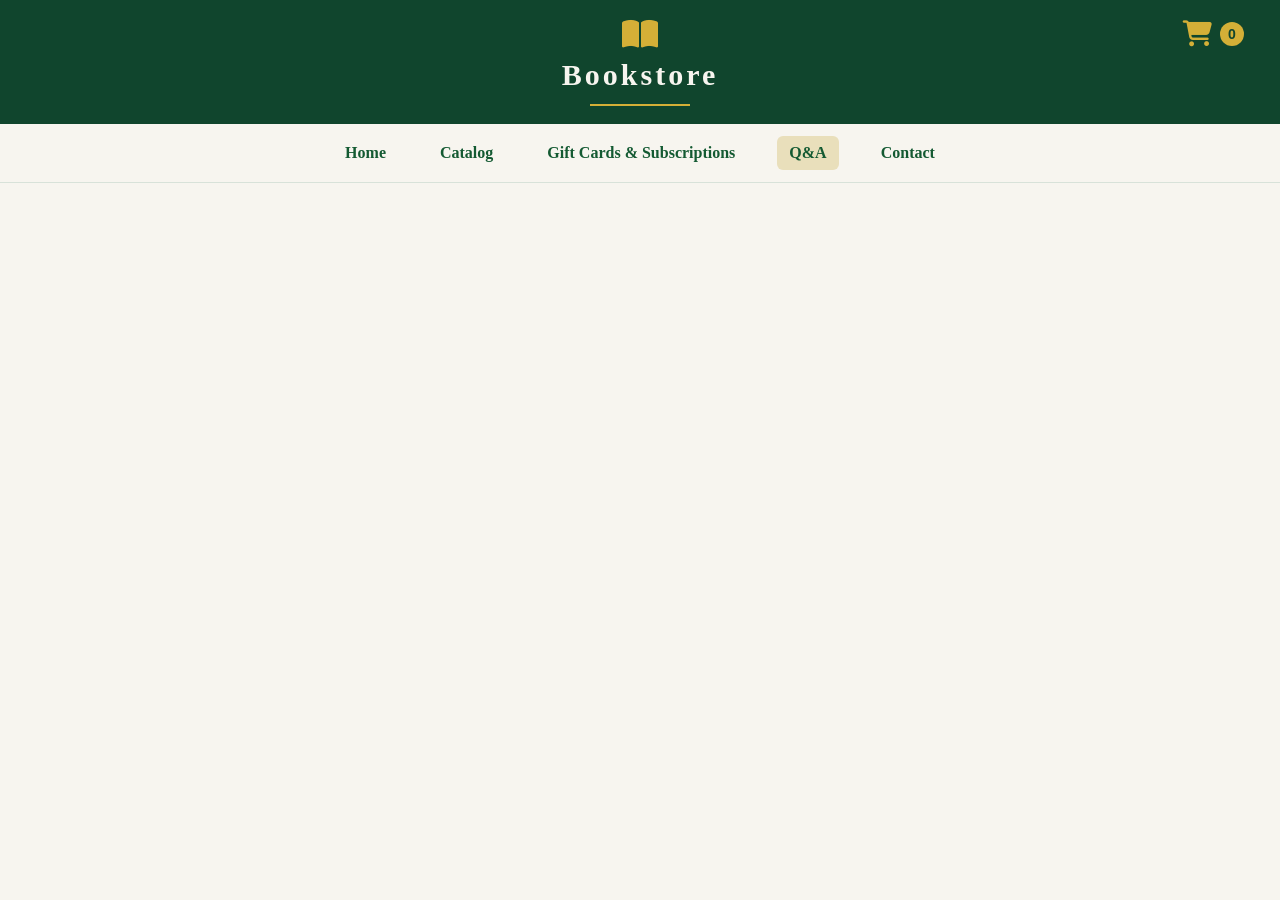
==== index.html @ 2504023e "Update index.html" ====
<!DOCTYPE html>
<html lang="en">
<head>
	<meta charset="utf-8">
	<meta name="viewport" content="width=device-width, initial-scale=1">
	
	<link rel="stylesheet" type="text/css" href="css/style.css">

	<link rel="stylesheet" type="text/css" href="https://cdnjs.cloudflare.com/ajax/libs/font-awesome/6.4.0/css/all.min.css">

	<script src="../js/script.js" defer></script>
	
	<title>Home Page</title>
</head>
<body>
<header class="site-header">

	<div class="header-brand">

		<button type="button" class="cart-button" id="cart-button" aria-label="Open shopping cart" aria-expanded="false" aria-controls="cart-panel">
			
			<i class="fa-solid fa-cart-shopping" aria-hidden="true"></i>

				<span id="cart-count">0</span>

		</button>

		<div class="cart-panel" id="cart-panel">

			<h2> Your Shopping Cart </h2>
			
				<div id="cart-items">
					
					<p> Your cart is empty</p>

				</div>

		<br>

				<p>Total: €<span id="cart-total">0.00</span></p>

					<button type="button" id="clear-cart"> Clear cart</button>

		</div>

		<i class="fa-solid fa-book-open" aria-hidden="true"></i>

			<h1>Bookstore</h1>

				<div class="header-line"></div>

	</div>

<nav class="site-nav" aria-label="Main navigation">
	
		<a href="index.html"><i class=""></i>Home</a>

		<a href="html/list.html"><i class=""></i>Catalog</a>

		<a href="html/gifts.html"><i class=""></i>Gift Cards & Subscriptions</a>

		<a href="html/Q&A.html" class="active" aria-current="page"><i class=""></i>Q&A</a>

		<a href="html/contact.html"><i class=""></i>Contact</a>

</nav>

</header>
	
</body>
</html>
---- css/style.css ----
* {
	box-sizing: border-box;
}

html {
	scroll-behavior: smooth;
}

body {
	margin: 0;
	background-color: #f7f5ef;
	font-family: Times New Roman;
	color: #1f2937;
	min-height: 100vh;
	display: flex;
	flex-direction: column;
}

main {
	flex:1;
}

h1 {
	color: #145a32;
	font-size: 50px;
	text-align: center;
}

h2 {
	color: #2e8b57;
	font-size: 26px;
}


h3 {
	color: #2e8b57;
	font-size: 20px;
}


p {
	font-size: 16px;
	line-height: 1.6;
}

.site-header {
	width: 100%;
	background-color: #10452d;
}

.header-brand {
	position: relative;
	display: flex;
	flex-direction: column;
	align-items: center;
	justify-content: center;
	padding: 18px 20px;
	text-align: center;
}

.header-brand i {
	color: #d4af37;
	font-size: 32px;
	margin-bottom: 8px;
}

.header-brand h1 {
	color: #f7f5ef;
	font-size: 30px;
	margin: 0 0 12px;
	letter-spacing: 3px;
}

.header-line {
	width: 100px;
	height: 2px;
	background-color: #d4af37;
}

.cart-button {
	position: absolute;
	top: 20px;
	right: 30px;
	display: flex;
	align-items: center;
	gap: 8px;
	background-color: transparent;
	border: none;
	cursor: pointer;
}

.cart-button i {
	color: #d4af37;
	font-size: 26px;
	margin: 0;
}

#cart-count {
	background-color: #d4af37;
	color: #10452d;
	font-size: 14px;
	font-weight: bold;
	width: 24px;
	height: 24px;
	border-radius: 50%;
	display: flex;
	justify-content: center;
	align-items: center;
}

.cart-button:hover i {
	color: #ffffff;
}

.cart-panel {
	position: absolute;
	top: 65px;
	right: 30px;
	width: 300px;
	max-width: calc(100% - 30px);
	background-color: #ffffff;
	color: #10452d;
	padding: 20px;
	border: solid #d4af37;
	border-radius: 10px;
	box-shadow: 0 4px 15px rgba(0, 0, 0, 0.15);
	text-align: left;
	z-index: 1000;
	display: none;
}

.cart-panel.open {
	display: block;
}

.cart-panel p {
	font-size: 16px;
}

#clear-cart {
	background-color: #d4af37;
	color: #10452d;
	color: none;
	border-radius: 6px;
	padding: 12px;
	width: 100%;
	cursor: pointer;
	font-family: inherit;
	font-weight: bold;
}

#clear-cart:hover {
	background-color: #b8962e;
}

@media (max-width: 600px) {

	.cart-button {
		top: 10px;
		right: 15px;
	}

	.header-brand .cart-button i {
		font-size: 20px;
	}

	#cart-count {
		width: 20px;
		height: 20px;
		font-size: 12px;
	}
}

.cart-item {
	display: flex;
	justify-content: space-between;
	align-items: center;
	gap: 10px;
	border-bottom: 1px solid #d8e2d9;
}

.remove-item {
	background-color: transparent;
	border: none;
	cursor: pointer;
}

.header-brand .remove-item i {
	color: #145a32;
	font-size: 16px;
	margin: 0;
}

.header-brand .remove-item:hover i {
	color: #c0392b;
}

.site-nav {
	display: flex;
	justify-content: center;
	align-items: center;
	flex-wrap: wrap;
	gap: 30px;
	background-color: #f7f5ef;
	padding: 12px 20px;
	border-bottom: 1px solid #d8e2d9;
}

.site-nav a {
	color: #145a32;
	text-decoration: none;
	font-size: 16px;
	font-weight: bold;
	padding: 8px 12px;
	border-radius: 6px;
	transition: background-color 0.3s ease;
}

.site-nav a:hover, .site-nav a:focus-visible {
	background-color: #e9dfbb;
}

.site-nav a.active {
	background-color: #e9dfbb;
	color: #145a32;
}

@media (max-width: 600px) {

	.header-brand {
		padding: 20px 15px;
	}

	.header-brand h1 {
		font-size: 24px;
	}

	.site-nav {
		gap: 8px;
		padding: 12px;
	}

	.site-nav a {
		font-size: 14px;
		padding: 8px;
	}
}

/* Gifts and subscriptions */

.gift-intro {
	text-align: center;
	padding: 50px 20px 20px;
}

.gift-intro h1 {
	color: #145a32;
	font-size: 36px;
	margin-bottom: 15px;
}

.gift-intro p {
	color: #536158;
	font-size: 18px;
}

.gift-section {
	width: 90%;
	max-width: 1100px;
	margin: 30px auto 60px;
	text-align: center;
}

.gift-section h2 {
	color: #145a32;
	font-size: 28px;
}

.gift-container {
	display: flex;
	justify-content: center;
	gap: 25px;
	margin-top: 30px;
	flex-wrap: wrap;
}

.gift-card {
	background-color: transparent;
	flex: 1 1 220px;
	display: flex;
	flex-direction: column;
	align-items: center;
	border: none;
	max-width: 280px;
	box-shadow: none;
	padding: 10px;
	text-align: center;
}

.gift-card img {
	width: 100%;
	display: block;
	aspect-ratio: 4 / 5;
	object-fit: cover;
	border-radius: 12px;
	box-shadow: 0 4px 15px rgba(0, 0, 0, 0.10);
	transition: transform 0.3 ease;
}

.gift-card img:hover {
	transform: translateY(-5px);
}

.gift-card h3 {
	color: #145a32;
	margin-top: 18px;
}

.gift-card button {
	background-color: #d4af37;
	color: #1f2937;
	border: none;
	border-radius: 8px;
	padding: 12px 8px;
	font-family: inherit;
	font-weight: bold;
	cursor: pointer;
	margin-top: auto;
}

.gift-card button:hover {
	background-color: #b8962e;
}

.gift-card p {
	margin-bottom: 30px;
}

@media (max-width: 600px) {

	.gift-intro h1 {
		font-size: 28px;
	}

	.gift-container {
		flex-direction: column;
		align-items: center;
	}

	.gift-card {
		width: 100%;
		max-width: 350px;
		flex: none;
	}
}

.subscription-section {
	width: 90%;
	max-width: 1100px;
	margin: 50px auto 70px;
	text-align: center;
}

.subscription-section h2 {
	color: #145a32;
	font-size: 28px;
}

.subscription-container {
	display: flex;
	justify-content: center;
	align-items: stretch;
	gap: 25px;
	margin-top: 30px;
}

.subscription-card {
	display: flex;
	flex-direction: column;
	flex: 1;
	min-width: 0;
	background-color: white;
	border: 1px solid #d8e2d9;
	border-radius: 15px;
	overflow: hidden;
	text-align: left;
}

.subscription-card:hover {
	box-shadow: 0 5px 18px rgba(0, 0, 0, 0.10);
}

.subscription-card img {
	display: block;
	width: 100%;
	height: 220px;
	object-position: center 15%;
	object-fit: cover;
}

.subscription-info {
	width: 100%;
	padding: 20px;
	display: flex;
	flex-direction: column;
	flex: 1;
}

.subscription-info h3 {
	color: #145a32;
	font-size: 22px;
	margin-top: 0 0 10px;
}

.subscription-info h4 {
	color: #2e8b57;
	font-size: 20px;
	margin: 0 0 15px;
}

.subscription-info ul {
	list-style: none;
	padding-left: 0;
	margin: 0 0 20px;
	line-height: 1.8;
}

.subscription-info li {
	margin-bottom: 8px;
}

.subscription-info li::before {
	content: "✓ ";
	color: #2e8b57;
}

.subscription-info button {
	background-color: #d4af37;
	color: #1f2937;
	border: none;
	border-radius: 8px;
	padding: 12px;
	width: 100%;
	margin-top: auto;
	font-family: inherit;
	font-weight: bold;
	cursor: pointer;
}

.subscription-info button:hover {
	background-color: #b8962e;
}

@media (max-width: 850px) {
	
	.subscription-container {
		flex-direction: column;
		align-items: center;
	}

	.subscription-card {
		width: 100%;
		max-width: 550px;
		flex: none;
	}
}

@media (max-width: 480px) {
	
	.subscription-card {
		flex-direction: column;
	}

	.subscription-card img {
		width: 100%;
		height: 180px;
	}

	.subscription-info {
		width: 100%;
	}
}


/* Questions and answers */

.faq-intro {
	text-align: center;
	padding: 50px 20px 20px;
}

.faq-intro h1 {
	color: #145a32;
	font-size: 36px;
	margin-bottom: 15px;
}

.faq-intro p {
	color: #536158;
	font-size: 18px;
}

.faq-section {
	width: 90%;
	max-width: 800px;
	margin: 20px auto 30px;
}

.faq-section h2 {
	color: #145a32;
	margin-bottom: 25px;
	text-align: center;
}

.faq-item {
	background-color: #ffffff;
	border: 1px solid #d8e2d9;
	border-radius: 10px;
	margin-bottom: 15px;
	padding: 20px;
	transition: box-shadow 0.3s ease;
}

.faq-item:hover {
	box-shadow: 0 4px 15px rgba(0, 0, 0, 0.08);
}


.faq-item summary {
	color: #145a32;
	display: flex;
	justify-content: space-between;
	align-items: center;
	gap: 15px;
	font-size: 17px;
	font-weight: bold;
	cursor: pointer;
	text-align: left;
	list-style: none;
}

.faq-item summary::-webkit-details-marker {
	display: none;
}

.faq-item summary::after {
	content: "+";
	display: flex;
	align-items: center;
	justify-content: center;
	flex-shrink: 0;
	width: 30px;
	height: 30px;
	background-color: #eaf2eb;
	border-radius: 6px;
	color: #145a32;
	font-family: Times New Roman;
	font-size: 24px;
	font-weight: bold;
}

.faq-item[open] summary::after {
	content: "-";
}

.faq-item[open] {
	border-color: #93b7a0;
}

.faq-item p {
	color: #536158;
	border-top: 15px;
	margin-top: 15px;
	border-top: 1px solid #d8e2d9;
	font-size: 15px;
	line-height: 1.6;
	margin-bottom: 0;
	text-align: left;
}

.faq-contact {
	text-align: center;
	padding: 20px 20px 60px;
}

.faq-contact h2 {
	color: #145a32;
}

.faq-contact a {
	display: inline-block;
	background-color: #d4af37;
	color: #1f2937;
	padding: 14px 30px;
	border-radius: 8px;
	text-decoration: none;
	font-weight: bold;
	margin-top: 15px;
}

.faq-contact a:hover {
	background-color: #b8962e;
}

@media (max-width: 600px) {

	.faq-intro h1 {
		font-size: 28px;
	}

	.faq-section {
		width: 95%;
	}

	.faq-item {
		padding: 15px;
	}
}

/* Contact page */

.contact-intro {
	text-align: center;
	padding: 50px 20px 20px;
}

.contact-intro h1 {
	color: #145a32;
	font-size: 36px;
	margin-bottom: 15px;
}

.contact-intro p {
	color: #536158;
	font-size: 20px;
	font-weight: bold;
}

.contact-section {
	background-color: #ffffff;
	width: 80%;
	max-width: 650px;
	margin: 0 auto 60px;
	padding: 35px;
	border-radius: 20px;
	box-shadow: 0 4px 20px rgba(0, 0, 0, 0.08);
}

.contact-section h2 {
	color: #145a32;
	margin-top: 0;
	margin-bottom: 25px;
}

.contact-section .form-group {
	margin-bottom: 20px;
}

.contact-section .form-group label {
	display: block;
	margin-bottom: 8px;
	font-weight: bold;
	font-size: 15px;
}

.contact-section .form-group input, .contact-section .form-group select, .contact-section .form-group textarea {
	width: 100%;
	padding: 12px;
	border: 1px solid #d8e2d9;
	border-radius: 6px;
	font-family: inherit;
	font-size: 15px;
	background: #fff;
	color: #26382d;
}

.contact-section .form-group textarea {
	resize: vertical;
	vertical-align: top;
}

.contact-section .form-group input:focus, .contact-section .form-group select:focus, .contact-section .form-group textarea:focus {
	outline: 2px solid #2e8b57;
	outline-offset: 1px;
	border-color: #2e8b57;
}

.contact-section .submit-button {
	background: #d4af37;
	color: #1f2937;
	padding: 14px 30px;
	border-radius: 8px;
	font-family: inherit;
	font-size: 16px;
	font-weight: bold;
	cursor: pointer;
	width: 100%;
	transition: background 0.3s ease;
}

.contact-section .submit-button:hover {
	background: #b8962e;
}

#form-message {
	margin-top: 15px;
	font-weight: bold;
}

#no-results[hidden] {
	display: none;
}

footer {
	background-color: #145a32;
	color: white;
	text-align: center;
	padding: 20px;
}

footer p {
	margin: 0;
}

.site-footer {
	background-color: #10452d;
	color: white;
	text-align: center;
	padding: 35px 20px 20px;
}

.footer-content {
	max-width: 1100px;
	margin: 0 auto;
}

.footer-logo {
	display: flex;
	align-items: center;
	justify-content: center;
	gap: 10px;
	font-size: 24px;
	color: white;
	margin: 0 0 10px;
}

.footer-logo i {
	color: #d4af37;
	font-size: 26px;
}

.footer-tagline {
	font-size: 15px;
	color: #d7e7dc;
	margin: 0 0 20px;
}

.footer-nav {
	display: flex;
	align-items: center;
	justify-content: center;
	gap: 30px;
	margin-bottom: 25px;
}

.footer-nav a {
	color: white;
	text-decoration: none;
	font-size: 15px;
	font-weight: bold;
}

.footer-nav a:hover, .footer-nav a:focus-visible {
	color: #d4af37;
}

.footer-divider {
	height: 1px;
	background-color: #497a60;
	margin-bottom: 15px;
}

.footer-copyright {
	font-size: 13px;
	color: #d7e7dc;
	margin: 0;
}

@media (max-width: 600px) {
	.footer-logo {
		font-size: 20px;
	}

	.footer-nav {
		gap: 15px;
		flex-wrap: wrap;
	}

	.footer-nav a {
		font-size: 14px;
	}
}

@media (max-width: 600px) {
	.footer-logo {
		font-size: 20px;
	}

	.footer-nav {
		gap: 15px;
		flex-wrap: wrap;
	}

	.footer-nav a {
		font-size: 14px;
	}
}
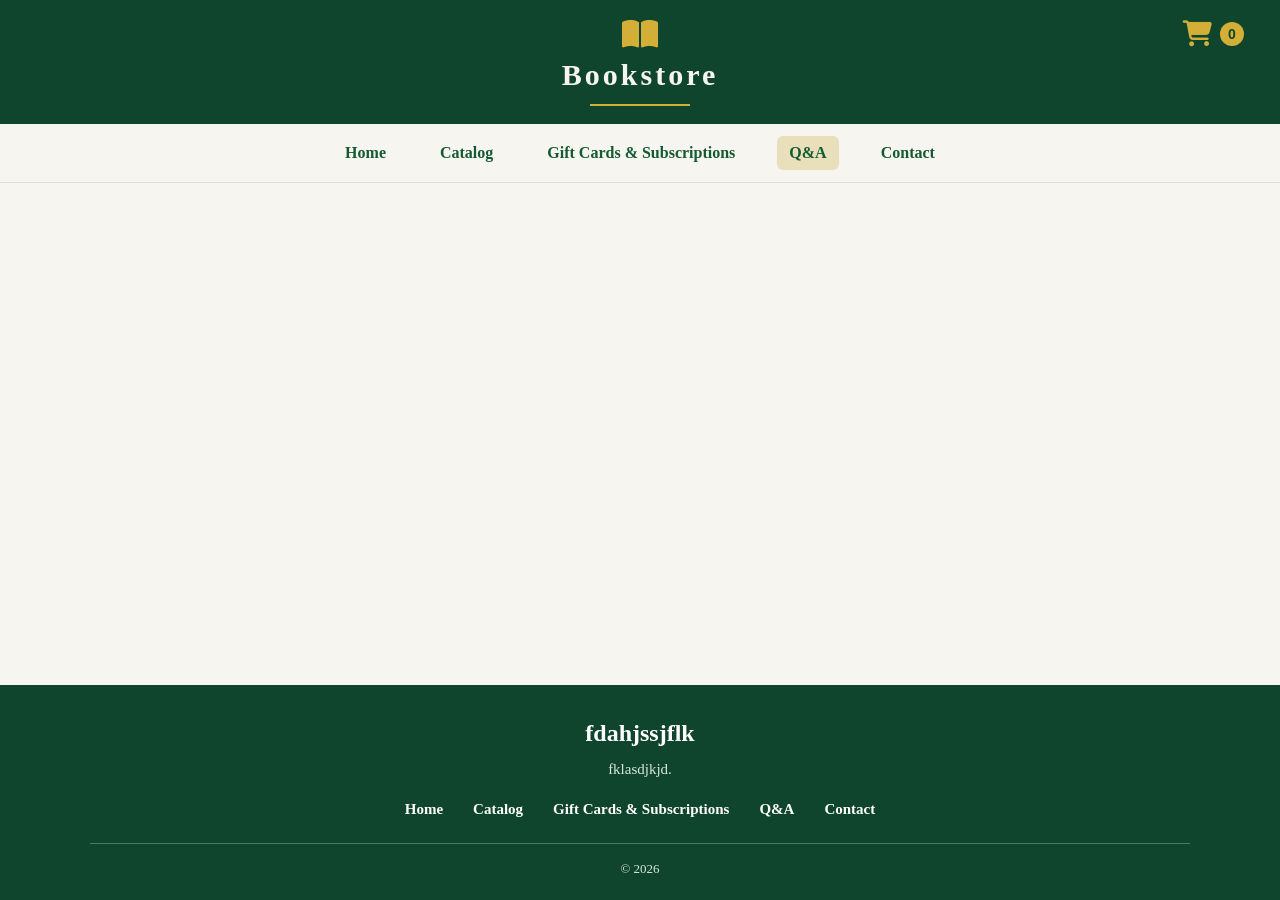
==== commit ab339ba0: "Add main and footer sections to index.html Added footer and main section to index.html" ====
--- a/index.html
+++ b/index.html
@@ -66,7 +66,44 @@
 </nav>
 
 </header>
+
+	<main> 
+	
+	
+	</main>
+
+		<footer class="site-footer">
+	
+			<div class="footer-content">
+
+				<h2 class="footer-logo"> fdahjssjflk </h2>
+				
+					<p class="footer-tagline"> fklasdjkjd. </p>
+
+						<nav class="footer-nav" aria-label="Footer navigation">
+							
+							<a href="../index.html"> Home </a>
+
+							<a href="catalog.html"> Catalog </a>
+
+							<a href="gifts.html"> Gift Cards & Subscriptions </a>
+
+							<a href="Q&A.html"> Q&A </a>
+
+							<a href="contact.html"> Contact </a>
+
+						</nav>
+
+			<div class="footer-divider"></div>
+
+				<p class="footer-copyright">&copy; 2026 </p>
+				
+
+			</div>
+
+		</footer>
 	
 </body>
 </html>
 
+
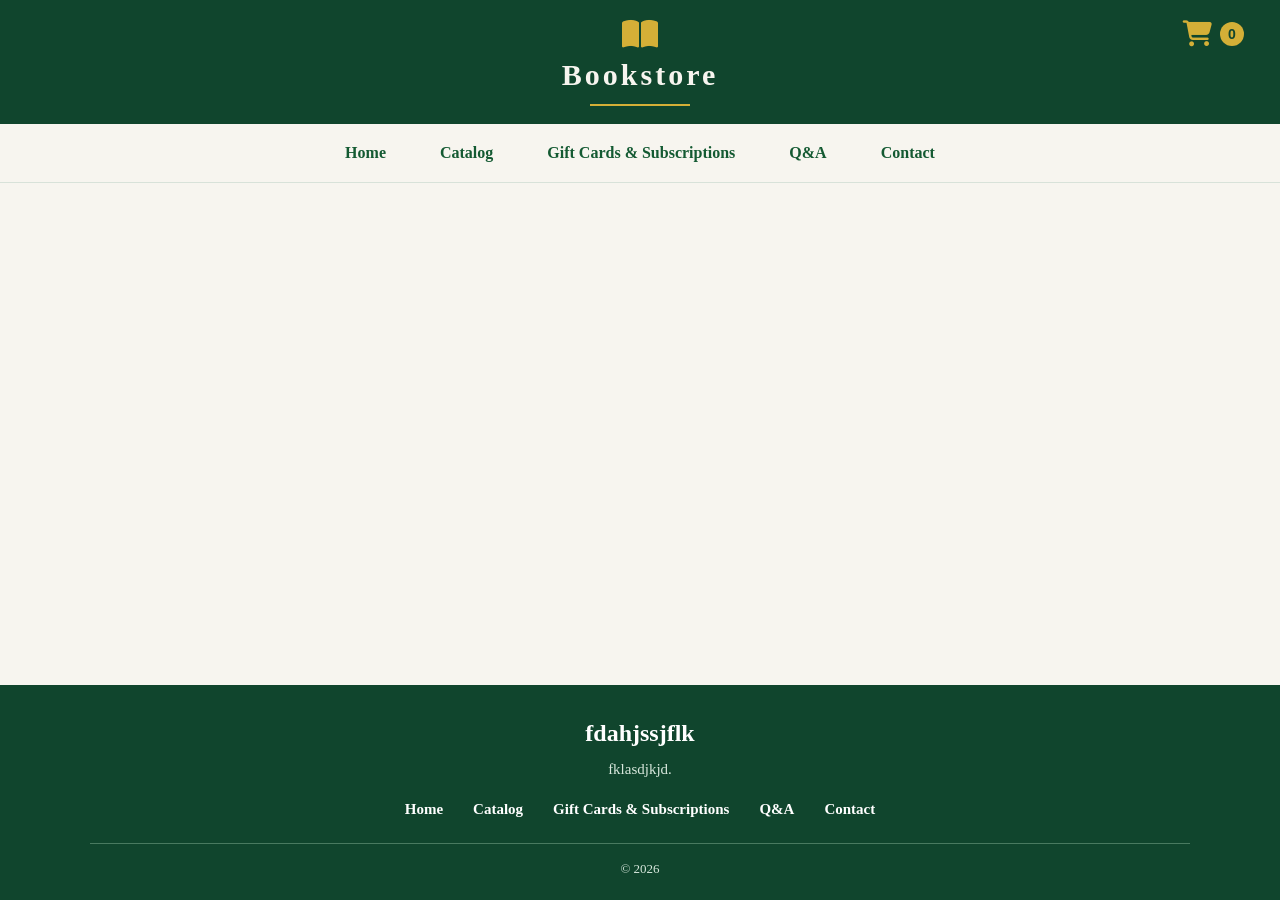
==== commit 2d07b95a: "Update index.html" ====
--- a/index.html
+++ b/index.html
@@ -10,7 +10,7 @@
 
 	<script src="../js/script.js" defer></script>
 	
-	<title>Home Page</title>
+	<title>Home</title>
 </head>
 <body>
 <header class="site-header">
@@ -53,13 +53,13 @@
 
 <nav class="site-nav" aria-label="Main navigation">
 	
-		<a href="index.html"><i class=""></i>Home</a>
+		<a href="index.html class="active" aria-current="page""><i class=""></i>Home</a>
 
 		<a href="html/list.html"><i class=""></i>Catalog</a>
 
 		<a href="html/gifts.html"><i class=""></i>Gift Cards & Subscriptions</a>
 
-		<a href="html/Q&A.html" class="active" aria-current="page"><i class=""></i>Q&A</a>
+		<a href="html/Q&A.html"><i class=""></i>Q&A</a>
 
 		<a href="html/contact.html"><i class=""></i>Contact</a>
 
@@ -107,3 +107,4 @@
 </html>
 
 
+
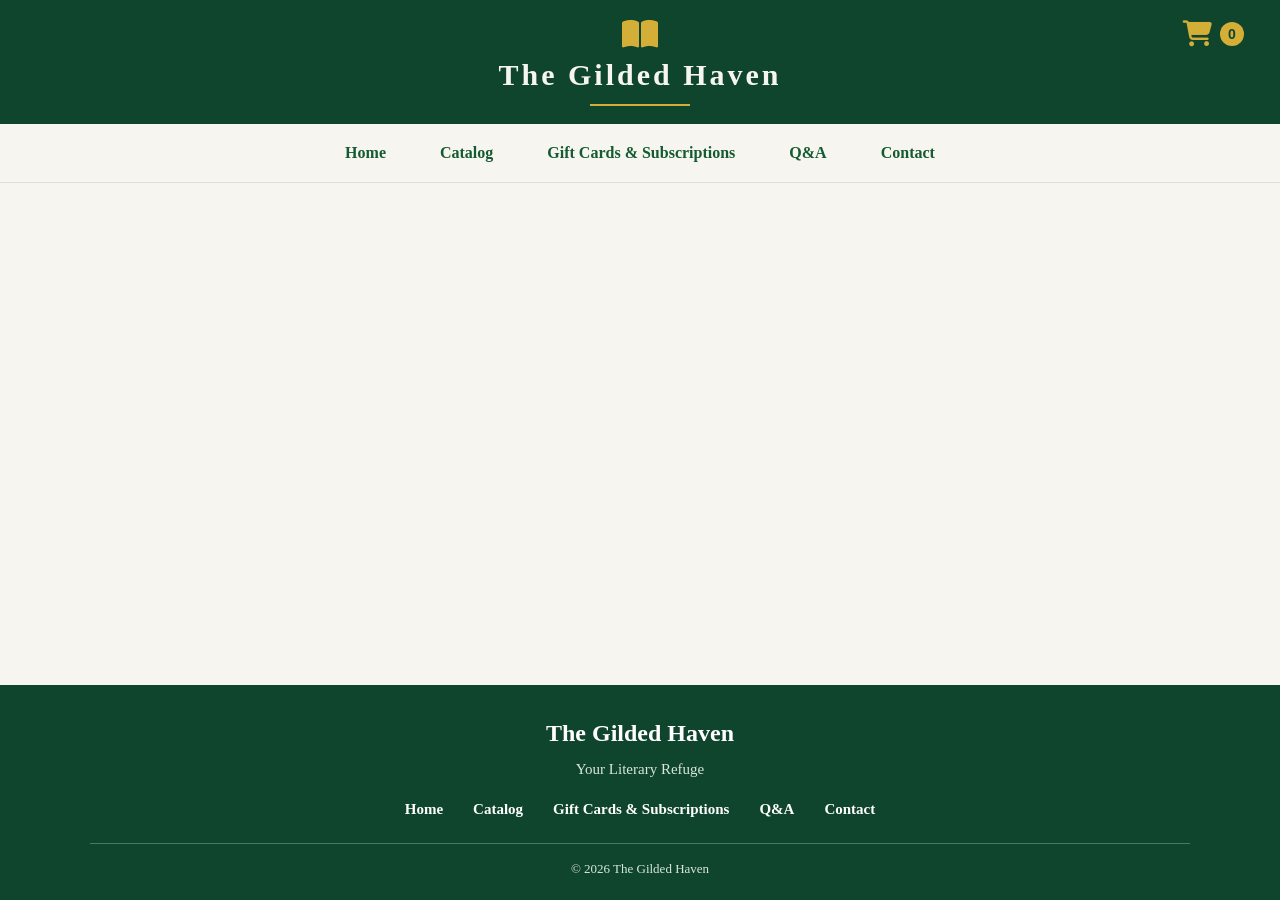
==== commit 777763d4: "Change bookstore name and tagline Updated header and footer content with new branding." ====
--- a/index.html
+++ b/index.html
@@ -45,7 +45,7 @@
 
 		<i class="fa-solid fa-book-open" aria-hidden="true"></i>
 
-			<h1>Bookstore</h1>
+			<h1>The Gilded Haven</h1>
 
 				<div class="header-line"></div>
 
@@ -76,9 +76,9 @@
 	
 			<div class="footer-content">
 
-				<h2 class="footer-logo"> fdahjssjflk </h2>
+				<h2 class="footer-logo"> The Gilded Haven </h2>
 				
-					<p class="footer-tagline"> fklasdjkjd. </p>
+					<p class="footer-tagline"> Your Literary Refuge </p>
 
 						<nav class="footer-nav" aria-label="Footer navigation">
 							
@@ -96,7 +96,7 @@
 
 			<div class="footer-divider"></div>
 
-				<p class="footer-copyright">&copy; 2026 </p>
+				<p class="footer-copyright">&copy; 2026 The Gilded Haven</p>
 				
 
 			</div>
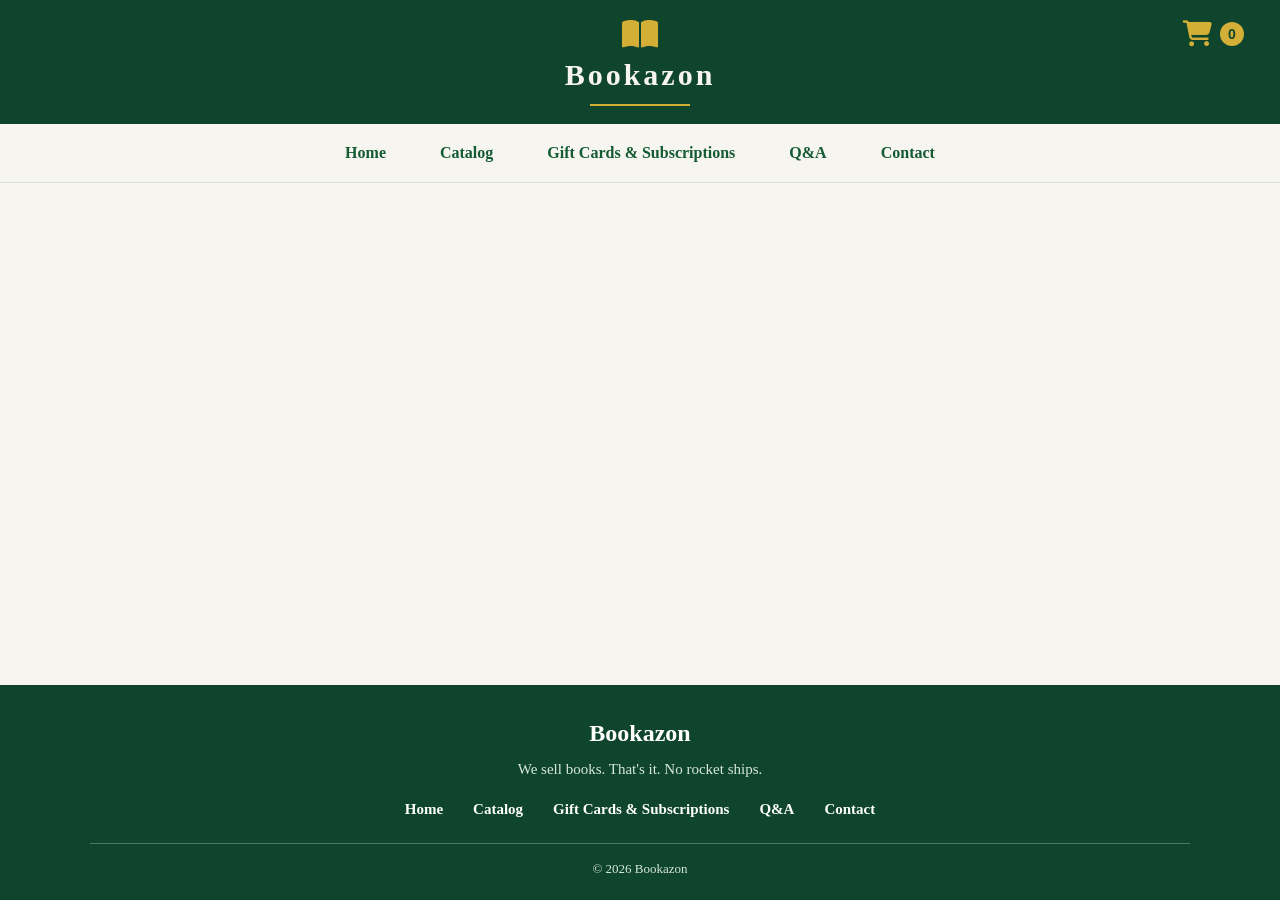
==== commit 31c696e5: "Update index.html" ====
--- a/index.html
+++ b/index.html
@@ -10,7 +10,7 @@
 
 	<script src="../js/script.js" defer></script>
 	
-	<title>Home</title>
+	<title>Home - Bookazon</title>
 </head>
 <body>
 <header class="site-header">
@@ -45,7 +45,7 @@
 
 		<i class="fa-solid fa-book-open" aria-hidden="true"></i>
 
-			<h1>The Gilded Haven</h1>
+			<h1>Bookazon</h1>
 
 				<div class="header-line"></div>
 
@@ -76,27 +76,27 @@
 	
 			<div class="footer-content">
 
-				<h2 class="footer-logo"> The Gilded Haven </h2>
+				<h2 class="footer-logo"> Bookazon </h2>
 				
-					<p class="footer-tagline"> Your Literary Refuge </p>
+					<p class="footer-tagline"> We sell books. That's it. No rocket ships. </p>
 
 						<nav class="footer-nav" aria-label="Footer navigation">
 							
-							<a href="../index.html"> Home </a>
+							<a href="index.html"> Home </a>
 
-							<a href="catalog.html"> Catalog </a>
+							<a href="html/list.html"> Catalog </a>
 
-							<a href="gifts.html"> Gift Cards & Subscriptions </a>
+							<a href="html/gifts.html"> Gift Cards & Subscriptions </a>
 
-							<a href="Q&A.html"> Q&A </a>
+							<a href="html/Q&A.html"> Q&A </a>
 
-							<a href="contact.html"> Contact </a>
+							<a href="html/contact.html"> Contact </a>
 
 						</nav>
 
 			<div class="footer-divider"></div>
 
-				<p class="footer-copyright">&copy; 2026 The Gilded Haven</p>
+				<p class="footer-copyright">&copy; 2026 Bookazon</p>
 				
 
 			</div>
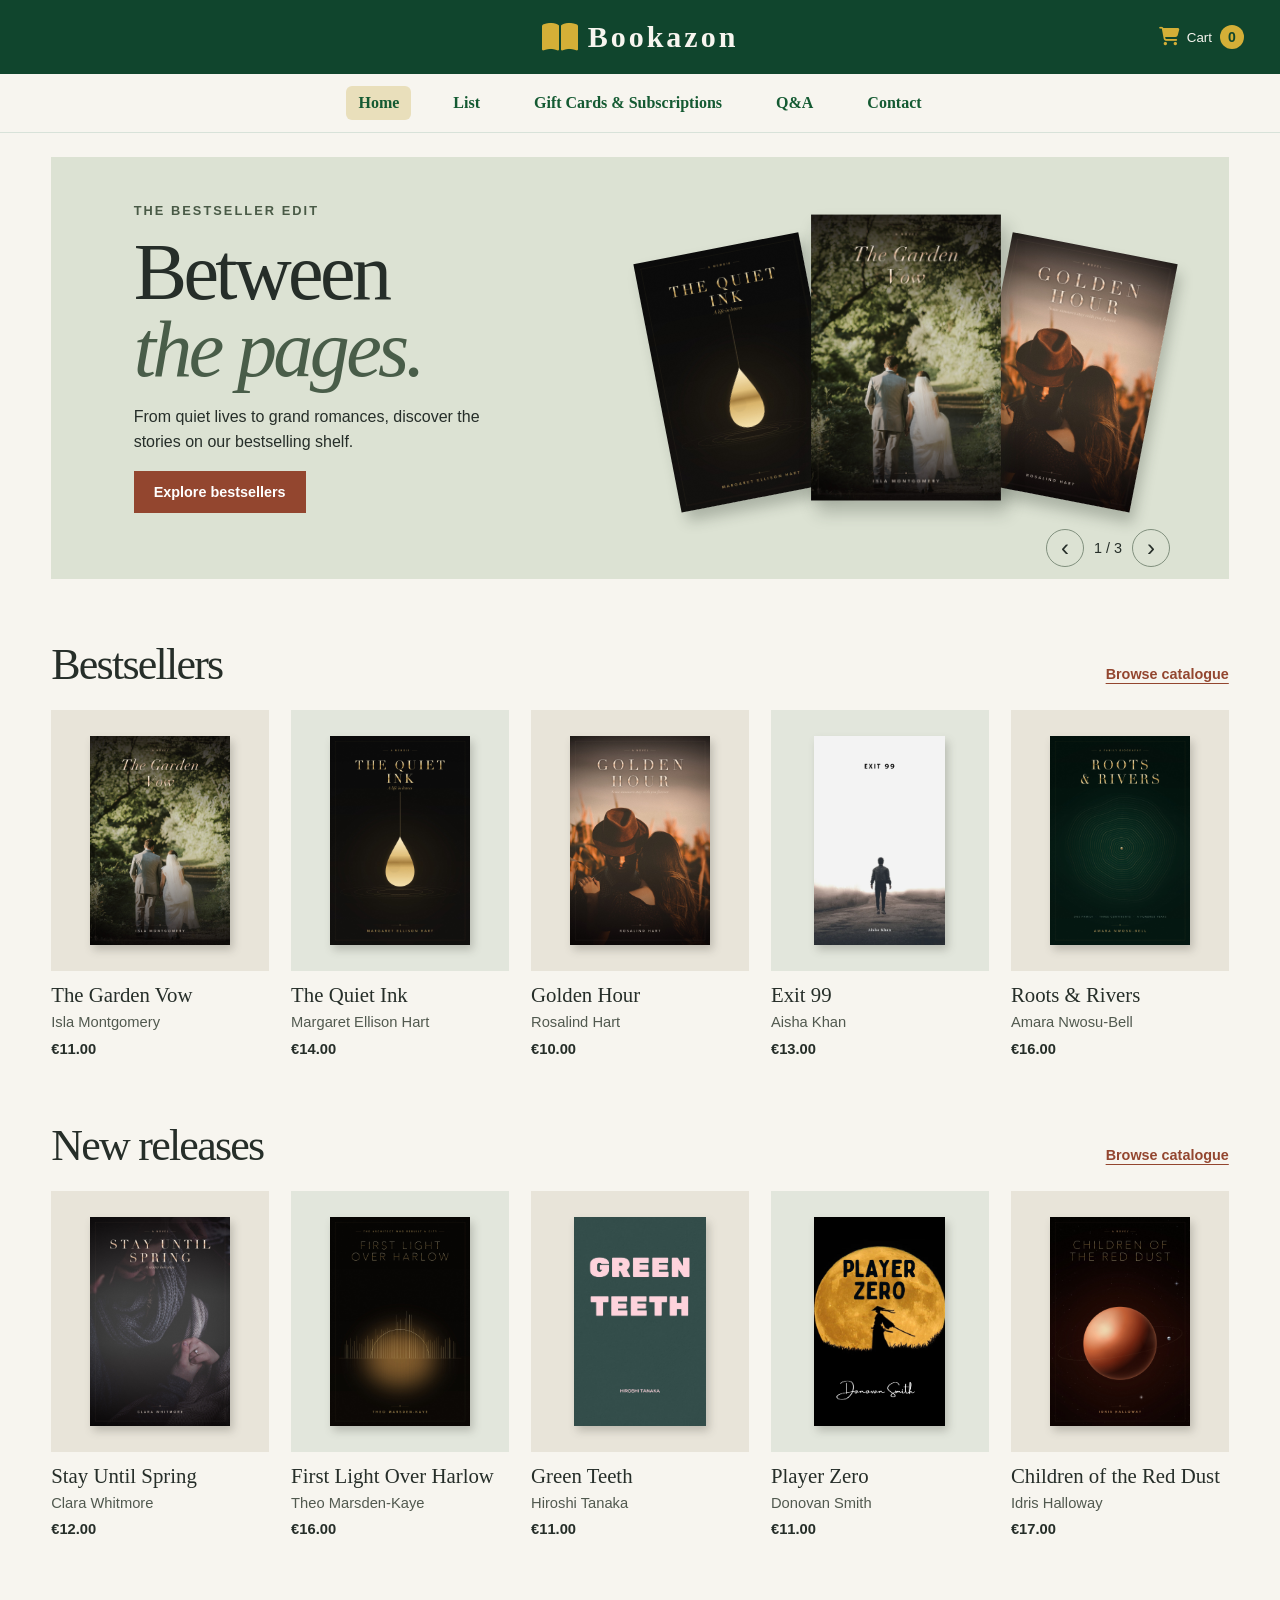
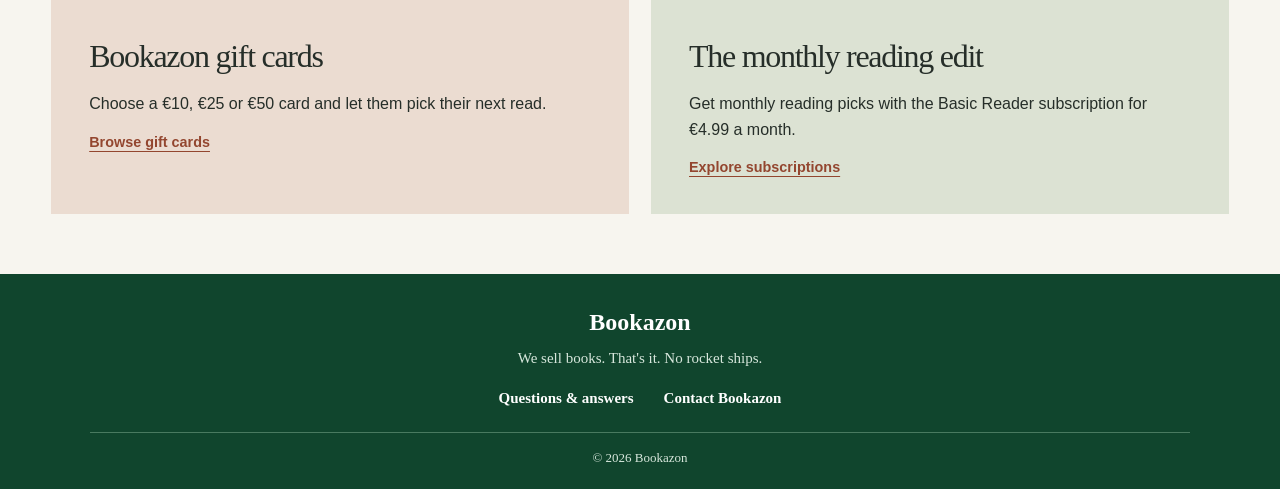
==== commit 5170b3ec: "Build responsive bookstore homepage" ====
--- a/index.html
+++ b/index.html
@@ -1,110 +1,209 @@
-<!DOCTYPE html>
-<html lang="en">
-<head>
-	<meta charset="utf-8">
-	<meta name="viewport" content="width=device-width, initial-scale=1">
-	
-	<link rel="stylesheet" type="text/css" href="css/style.css">
-
-	<link rel="stylesheet" type="text/css" href="https://cdnjs.cloudflare.com/ajax/libs/font-awesome/6.4.0/css/all.min.css">
-
-	<script src="../js/script.js" defer></script>
-	
-	<title>Home - Bookazon</title>
-</head>
-<body>
-<header class="site-header">
-
-	<div class="header-brand">
-
-		<button type="button" class="cart-button" id="cart-button" aria-label="Open shopping cart" aria-expanded="false" aria-controls="cart-panel">
-			
-			<i class="fa-solid fa-cart-shopping" aria-hidden="true"></i>
-
-				<span id="cart-count">0</span>
-
-		</button>
-
-		<div class="cart-panel" id="cart-panel">
-
-			<h2> Your Shopping Cart </h2>
-			
-				<div id="cart-items">
-					
-					<p> Your cart is empty</p>
-
-				</div>
-
-		<br>
-
-				<p>Total: €<span id="cart-total">0.00</span></p>
-
-					<button type="button" id="clear-cart"> Clear cart</button>
-
-		</div>
-
-		<i class="fa-solid fa-book-open" aria-hidden="true"></i>
-
-			<h1>Bookazon</h1>
-
-				<div class="header-line"></div>
-
-	</div>
-
-<nav class="site-nav" aria-label="Main navigation">
-	
-		<a href="index.html class="active" aria-current="page""><i class=""></i>Home</a>
-
-		<a href="html/list.html"><i class=""></i>Catalog</a>
-
-		<a href="html/gifts.html"><i class=""></i>Gift Cards & Subscriptions</a>
-
-		<a href="html/Q&A.html"><i class=""></i>Q&A</a>
-
-		<a href="html/contact.html"><i class=""></i>Contact</a>
-
-</nav>
-
-</header>
-
-	<main> 
-	
-	
-	</main>
-
-		<footer class="site-footer">
-	
-			<div class="footer-content">
-
-				<h2 class="footer-logo"> Bookazon </h2>
-				
-					<p class="footer-tagline"> We sell books. That's it. No rocket ships. </p>
-
-						<nav class="footer-nav" aria-label="Footer navigation">
-							
-							<a href="index.html"> Home </a>
-
-							<a href="html/list.html"> Catalog </a>
-
-							<a href="html/gifts.html"> Gift Cards & Subscriptions </a>
-
-							<a href="html/Q&A.html"> Q&A </a>
-
-							<a href="html/contact.html"> Contact </a>
-
-						</nav>
-
-			<div class="footer-divider"></div>
-
-				<p class="footer-copyright">&copy; 2026 Bookazon</p>
-				
-
-			</div>
-
-		</footer>
-	
-</body>
-</html>
-
-
-
+<!DOCTYPE html>
+<html lang="en">
+<head>
+  <meta charset="utf-8">
+  <meta name="viewport" content="width=device-width, initial-scale=1">
+  <title>Bookazon | Online Bookshop</title>
+  <link rel="stylesheet" href="css/style.css">
+  <link rel="stylesheet" href="css/home.css">
+  <link rel="stylesheet" href="https://cdnjs.cloudflare.com/ajax/libs/font-awesome/6.4.0/css/all.min.css">
+  <script src="js/script.js" defer></script>
+  <script src="js/home.js" defer></script>
+</head>
+<body>
+  <header class="site-header">
+    <div class="header-brand">
+      <i class="fa-solid fa-book-open" aria-hidden="true"></i>
+      <h1>Bookazon</h1>
+      <button class="cart-button" id="cart-button" type="button" aria-expanded="false" aria-controls="cart-panel">
+        <i class="fa-solid fa-cart-shopping" aria-hidden="true"></i> Cart <span id="cart-count">0</span>
+      </button>
+      <div class="cart-panel" id="cart-panel">
+        <h2>Your shopping cart</h2>
+        <div id="cart-items"><p>Your cart is empty.</p></div>
+        <p>Total €<span id="cart-total">0.00</span></p>
+        <button type="button" id="clear-cart">Clear cart</button>
+      </div>
+    </div>
+    <nav class="site-nav" aria-label="Main navigation">
+      <a href="index.html" class="active" aria-current="page">Home</a>
+      <a href="html/list.html">List</a>
+      <a href="html/gifts.html">Gift Cards &amp; Subscriptions</a>
+      <a href="html/Q&amp;A.html">Q&amp;A</a>
+      <a href="html/contact.html">Contact</a>
+    </nav>
+  </header>
+
+  <main>
+    <section class="carousel" aria-label="Featured collections" aria-roledescription="carousel">
+      <article class="slide">
+        <div class="slide-copy">
+          <p class="slide-label">The bestseller edit</p>
+          <h2>Between<br><em>the pages.</em></h2>
+          <p>From quiet lives to grand romances, discover the stories on our bestselling shelf.</p>
+          <a class="button" href="#bestsellers">Explore bestsellers</a>
+        </div>
+        <div class="display-books" aria-hidden="true">
+          <img src="img/Books_and_Audiobooks/Biography/biography-01-the-quiet-ink.jpg" alt="">
+          <img src="img/Books_and_Audiobooks/Romance/romance-01-the-garden-vow.jpg" alt="">
+          <img src="img/Books_and_Audiobooks/Romance/romance-03-golden-hour.jpg" alt="">
+        </div>
+      </article>
+      <article class="slide" hidden>
+        <div class="slide-copy">
+          <p class="slide-label">New on the shelf</p>
+          <h2>Fresh off<br><em>the press.</em></h2>
+          <p>Meet the newest voices and familiar favourites on our latest shelf.</p>
+          <a class="button" href="#new-releases">See new releases</a>
+        </div>
+        <div class="display-books" aria-hidden="true">
+          <img src="img/Books_and_Audiobooks/Romance/romance-10-stay-until-spring.jpg" alt="">
+          <img src="img/Books_and_Audiobooks/Biography/biography-10-first-light-over-harlow.jpg" alt="">
+          <img src="img/Books_and_Audiobooks/Horror/Green_Teeth.jpg" alt="">
+        </div>
+      </article>
+      <article class="slide" hidden>
+        <div class="slide-copy">
+          <p class="slide-label">Bookazon gift cards</p>
+          <h2>Their next<br><em>chapter.</em></h2>
+          <p>Give a reader the pleasure of picking a book for themselves.</p>
+          <a class="button" href="html/gifts.html">Explore gift cards</a>
+        </div>
+        <div class="display-books" aria-hidden="true">
+          <img src="img/Books_and_Audiobooks/Biography/biography-02-roots-and-rivers.jpg" alt="">
+          <img src="img/Books_and_Audiobooks/Biography/biography-10-first-light-over-harlow.jpg" alt="">
+          <img src="img/Books_and_Audiobooks/Romance/romance-01-the-garden-vow.jpg" alt="">
+        </div>
+      </article>
+      <div class="controls" hidden>
+        <button type="button" id="previous" aria-label="Previous promotion">‹</button>
+        <span id="slide-status" aria-live="polite">1 / 3</span>
+        <button type="button" id="next" aria-label="Next promotion">›</button>
+      </div>
+    </section>
+
+    <section class="shelf" id="bestsellers">
+      <div class="shelf-heading">
+        <h2>Bestsellers</h2>
+        <a href="html/list.html">Browse catalogue</a>
+      </div>
+      <div class="book-grid">
+        <article class="book">
+          <div class="cover">
+            <img src="img/Books_and_Audiobooks/Romance/romance-01-the-garden-vow.jpg" alt="" loading="lazy">
+          </div>
+          <h3>The Garden Vow</h3>
+          <p>Isla Montgomery</p>
+          <strong>€11.00</strong>
+        </article>
+        <article class="book">
+          <div class="cover">
+            <img src="img/Books_and_Audiobooks/Biography/biography-01-the-quiet-ink.jpg" alt="" loading="lazy">
+          </div>
+          <h3>The Quiet Ink</h3>
+          <p>Margaret Ellison Hart</p>
+          <strong>€14.00</strong>
+        </article>
+        <article class="book">
+          <div class="cover">
+            <img src="img/Books_and_Audiobooks/Romance/romance-03-golden-hour.jpg" alt="" loading="lazy">
+          </div>
+          <h3>Golden Hour</h3>
+          <p>Rosalind Hart</p>
+          <strong>€10.00</strong>
+        </article>
+        <article class="book">
+          <div class="cover">
+            <img src="img/Books_and_Audiobooks/Science-Fiction/Exit_99.jpg" alt="" loading="lazy">
+          </div>
+          <h3>Exit 99</h3>
+          <p>Aisha Khan</p>
+          <strong>€13.00</strong>
+        </article>
+        <article class="book">
+          <div class="cover">
+            <img src="img/Books_and_Audiobooks/Biography/biography-02-roots-and-rivers.jpg" alt="" loading="lazy">
+          </div>
+          <h3>Roots &amp; Rivers</h3>
+          <p>Amara Nwosu-Bell</p>
+          <strong>€16.00</strong>
+        </article>
+      </div>
+    </section>
+
+    <section class="shelf" id="new-releases">
+      <div class="shelf-heading">
+        <h2>New releases</h2>
+        <a href="html/list.html">Browse catalogue</a>
+      </div>
+      <div class="book-grid">
+        <article class="book">
+          <div class="cover">
+            <img src="img/Books_and_Audiobooks/Romance/romance-10-stay-until-spring.jpg" alt="" loading="lazy">
+          </div>
+          <h3>Stay Until Spring</h3>
+          <p>Clara Whitmore</p>
+          <strong>€12.00</strong>
+        </article>
+        <article class="book">
+          <div class="cover">
+            <img src="img/Books_and_Audiobooks/Biography/biography-10-first-light-over-harlow.jpg" alt="" loading="lazy">
+          </div>
+          <h3>First Light Over Harlow</h3>
+          <p>Theo Marsden-Kaye</p>
+          <strong>€16.00</strong>
+        </article>
+        <article class="book">
+          <div class="cover">
+            <img src="img/Books_and_Audiobooks/Horror/Green_Teeth.jpg" alt="" loading="lazy">
+          </div>
+          <h3>Green Teeth</h3>
+          <p>Hiroshi Tanaka</p>
+          <strong>€11.00</strong>
+        </article>
+        <article class="book">
+          <div class="cover">
+            <img src="img/Books_and_Audiobooks/Comedy/Player_Zero.jpg" alt="" loading="lazy">
+          </div>
+          <h3>Player Zero</h3>
+          <p>Donovan Smith</p>
+          <strong>€11.00</strong>
+        </article>
+        <article class="book">
+          <div class="cover">
+            <img src="img/Books_and_Audiobooks/Science-Fiction/scifi-05-children-of-the-red-dust.jpg" alt="" loading="lazy">
+          </div>
+          <h3>Children of the Red Dust</h3>
+          <p>Idris Halloway</p>
+          <strong>€17.00</strong>
+        </article>
+      </div>
+    </section>
+
+    <div class="offers">
+      <section>
+        <h2>Bookazon gift cards</h2>
+        <p>Choose a €10, €25 or €50 card and let them pick their next read.</p>
+        <a href="html/gifts.html">Browse gift cards</a>
+      </section>
+      <section>
+        <h2>The monthly reading edit</h2>
+        <p>Get monthly reading picks with the Basic Reader subscription for €4.99 a month.</p>
+        <a href="html/gifts.html">Explore subscriptions</a>
+      </section>
+    </div>
+  </main>
+  <footer class="site-footer">
+    <div class="footer-content">
+      <h2 class="footer-logo">Bookazon</h2>
+      <p class="footer-tagline">We sell books. That's it. No rocket ships.</p>
+      <nav class="footer-nav" aria-label="Company information">
+        <a href="html/Q&amp;A.html">Questions &amp; answers</a>
+        <a href="html/contact.html">Contact Bookazon</a>
+      </nav>
+      <div class="footer-divider"></div>
+      <p class="footer-copyright">© 2026 Bookazon</p>
+    </div>
+  </footer>
+</body>
+</html>
--- a/css/home.css
+++ b/css/home.css
@@ -0,0 +1,303 @@
+/* Loaded after the team stylesheet, and only by index.html. */
+:root {
+  --charcoal: #262e29;
+  --sage: #dce2d3;
+  --terracotta: #93462f;
+}
+
+body {
+  color: var(--charcoal);
+}
+
+.header-brand {
+  flex-direction: row;
+  gap: 10px;
+  padding: 20px;
+}
+
+.header-brand h1, .header-brand > i {
+  margin: 0;
+}
+
+.cart-button {
+  color: #f7f5ef;
+  top: 50%;
+  transform: translateY(-50%);
+}
+
+.cart-button i {
+  margin: 0;
+  font-size: 18px;
+}
+
+main {
+  width: 92%;
+  max-width: 1200px;
+  margin: 24px auto 60px;
+}
+
+main h2, main h3 {
+  color: var(--charcoal);
+  font-weight: normal;
+}
+
+main a {
+  color: var(--terracotta);
+  text-underline-offset: 4px;
+}
+
+[hidden] {
+  display: none !important;
+}
+
+/* The two halves of a slide share one background. */
+.carousel {
+  position: relative;
+  background: var(--sage);
+}
+
+.slide {
+  display: grid;
+  grid-template-columns: 1fr 1fr;
+  align-items: center;
+  min-height: 410px;
+  padding: 44px 7% 66px;
+  gap: 5%;
+}
+
+.slide-copy {
+  max-width: 390px;
+}
+
+.slide-copy .slide-label {
+  font: bold 0.8rem/1.5 Arial, sans-serif;
+  letter-spacing: 0.16em;
+  text-transform: uppercase;
+  color: #495a46;
+  margin: 0 0 14px;
+}
+
+.slide h2 {
+  font-size: 5rem;
+  line-height: 0.96;
+  letter-spacing: -0.045em;
+  margin: 0;
+}
+
+.slide h2 em {
+  color: #495d49;
+}
+
+.slide-copy > p {
+  font-family: Arial, sans-serif;
+}
+
+.button {
+  display: inline-block;
+  background: var(--terracotta);
+  color: white;
+  padding: 13px 20px;
+  font: bold 0.9rem Arial, sans-serif;
+  text-decoration: none;
+}
+
+.button:hover {
+  background: #743925;
+}
+
+.display-books {
+  display: flex;
+  justify-content: center;
+  align-items: center;
+  padding: 15px 0;
+}
+
+.display-books img {
+  width: 35%;
+  aspect-ratio: 2 / 3;
+  object-fit: cover;
+  box-shadow: 5px 10px 14px #26312644;
+}
+
+.display-books img:first-child {
+  transform: rotate(-11deg) translateY(6%);
+}
+
+.display-books img:nth-child(2) {
+  z-index: 1;
+  transform: scale(1.13);
+}
+
+.display-books img:last-child {
+  transform: rotate(11deg) translateY(6%);
+}
+
+.controls {
+  position: absolute;
+  bottom: 12px;
+  right: 5%;
+  display: flex;
+  align-items: center;
+  gap: 10px;
+  font: 0.9rem Arial, sans-serif;
+}
+
+.controls button {
+  width: 38px;
+  height: 38px;
+  border: 1px solid #81907e;
+  border-radius: 50%;
+  background: transparent;
+  color: var(--charcoal);
+  font-size: 1.5rem;
+  cursor: pointer;
+}
+
+.controls button:hover {
+  background: #edf0e6;
+}
+
+:focus-visible {
+  outline: 3px solid #ab642f;
+  outline-offset: 3px;
+}
+
+/* Each article is one column in its shelf. */
+.shelf, .offers {
+  margin-top: 60px;
+}
+
+.shelf-heading {
+  display: flex;
+  align-items: baseline;
+  justify-content: space-between;
+  gap: 12px;
+  margin-bottom: 20px;
+}
+
+.shelf h2, .offers h2 {
+  margin: 0;
+  font-size: 2.75rem;
+  letter-spacing: -0.04em;
+}
+
+.shelf-heading a, .offers a {
+  font: bold 0.9rem Arial, sans-serif;
+}
+
+.book-grid {
+  display: grid;
+  grid-template-columns: repeat(5, minmax(0, 1fr));
+  gap: 22px;
+}
+
+.cover {
+  padding: 12% 18%;
+  background: #e8e4d9;
+}
+
+.book:nth-child(even) .cover {
+  background: #e2e6dc;
+}
+
+.cover img {
+  display: block;
+  width: 100%;
+  aspect-ratio: 2 / 3;
+  object-fit: contain;
+  filter: drop-shadow(3px 5px 4px #27291f38);
+}
+
+.book h3 {
+  margin: 12px 0 4px;
+  font-size: 1.3rem;
+}
+
+.book p, .book strong {
+  font: 0.92rem/1.5 Arial, sans-serif;
+}
+
+.book p {
+  margin: 0 0 4px;
+  color: #51594f;
+}
+
+.book strong {
+  font-weight: bold;
+}
+
+.offers {
+  display: grid;
+  grid-template-columns: 1fr 1fr;
+  gap: 22px;
+}
+
+.offers section {
+  padding: 38px;
+  background: #ebdcd1;
+}
+
+.offers section + section {
+  background: var(--sage);
+}
+
+.offers h2 {
+  font-size: 2rem;
+}
+
+.offers p {
+  font-family: Arial, sans-serif;
+}
+
+@media (max-width: 800px) {
+  .slide h2 {
+    font-size: 3.5rem;
+  }
+  .book-grid {
+    grid-template-columns: repeat(3, minmax(0, 1fr));
+  }
+}
+
+@media (max-width: 600px) {
+  .slide h2 {
+    font-size: 3rem;
+  }
+  .shelf h2 {
+    font-size: 2rem;
+  }
+  .shelf, .offers {
+    margin-top: 36px;
+  }
+  .offers section {
+    padding: 22px;
+  }
+  .header-brand {
+    justify-content: flex-start;
+  }
+  .cart-button {
+    right: 16px;
+  }
+  .slide {
+    grid-template-columns: 1fr;
+    gap: 22px;
+    padding: 30px 8% 62px;
+  }
+  .display-books {
+    width: 76%;
+    max-width: 280px;
+    margin: auto;
+  }
+  .book-grid {
+    grid-template-columns: repeat(2, minmax(0, 1fr));
+    gap: 20px 14px;
+  }
+  .offers {
+    grid-template-columns: 1fr;
+  }
+}
+
+@media (prefers-reduced-motion: reduce) {
+  html {
+    scroll-behavior: auto;
+  }
+}
